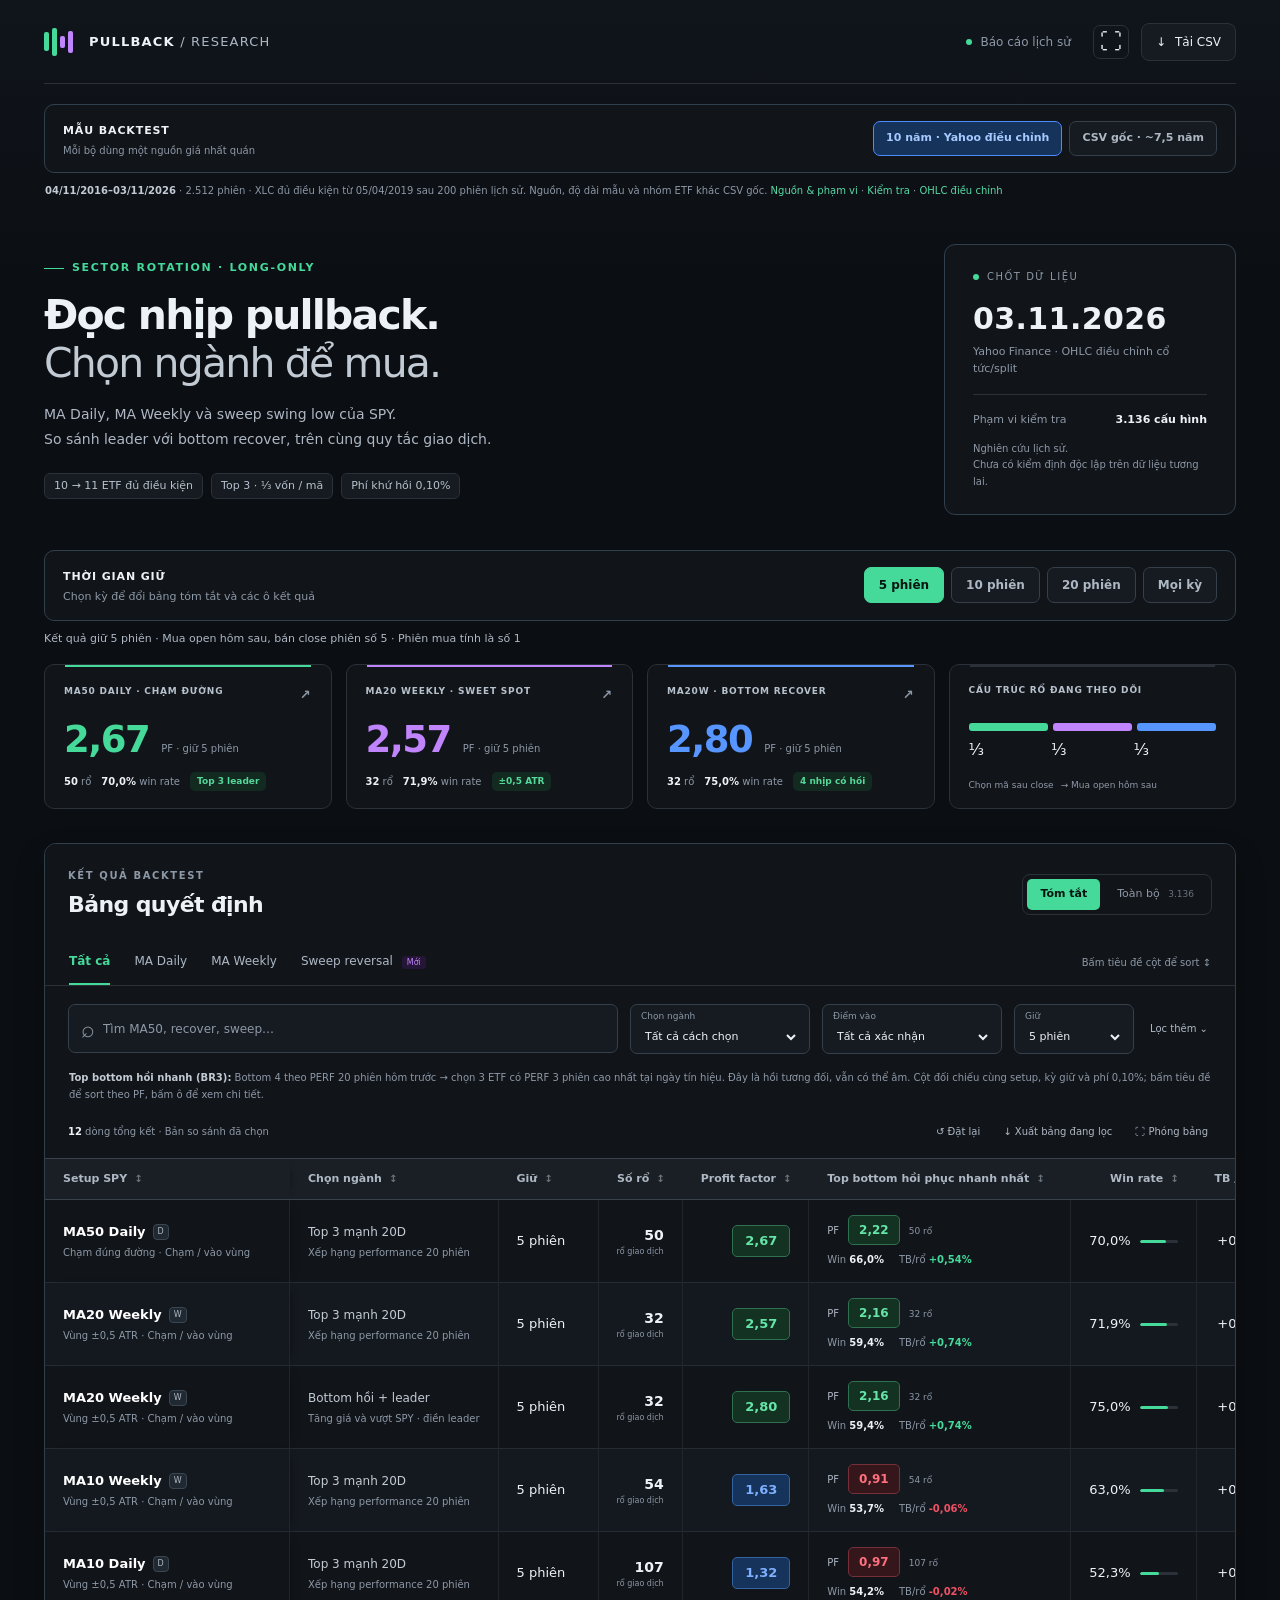
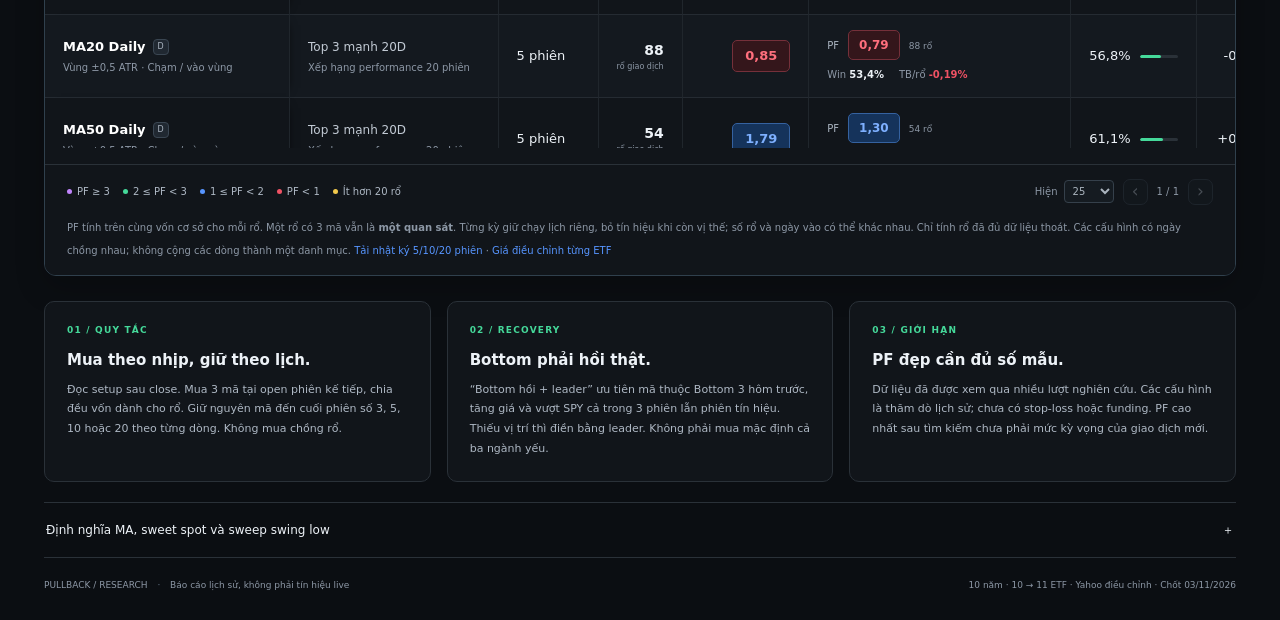
==== index.html @ 3c7e6d67 "Publish standalone sector pullback research report" ====
<!doctype html>
<html lang="vi">
<head>
  <meta charset="utf-8">
  <meta name="viewport" content="width=device-width, initial-scale=1">
  <meta name="theme-color" content="#10161d">
  <meta name="description" content="Báo cáo MA pullback và sweep reversal của SPY. Long-only, Top 3 ETF chia đều vốn; bảng kết quả có bộ lọc và sắp xếp.">
  <title>Pullback Research — Sector Rotation</title>
  <link rel="stylesheet" href="styles.css">
  <link rel="stylesheet" href="sector-theme.css?v=6">
  <script defer src="load-report.js?v=7"></script>
</head>
<body class="data-loading">
<div class="shell">
  <header class="topbar">
    <a class="brand" href="#" aria-label="Pullback Research, về đầu trang"><span class="brand-icon" aria-hidden="true"><i></i><i></i><i></i><i></i></span><span>PULLBACK<span class="brand-light"> / RESEARCH</span></span></a>
    <div class="top-actions"><span class="status-pill"><span class="status-dot"></span>Báo cáo lịch sử</span><button class="icon-button" id="fullscreen" aria-label="Xem toàn màn hình" title="Toàn màn hình">⛶</button><a class="button secondary" href="research-results.csv" download><span aria-hidden="true">↓</span> Tải CSV</a></div>
  </header>

  <main>
    <section class="sample-bar" aria-label="Chọn mẫu backtest"><div><b>MẪU BACKTEST</b><span>Mỗi bộ dùng một nguồn giá nhất quán</span></div><nav aria-label="Bộ dữ liệu"><a href="?sample=ten-year" data-sample="ten-year" class="active">10 năm · Yahoo điều chỉnh</a><a href="?sample=original" data-sample="original">CSV gốc · ~7,5 năm</a></nav></section>
    <p class="sample-note" id="sample-note" role="status">Đang tải bộ dữ liệu…</p>
    <section class="hero" aria-labelledby="report-title">
      <div><div class="eyebrow"><span class="tiny-rule"></span> SECTOR ROTATION · LONG-ONLY</div><h1 id="report-title">Đọc nhịp pullback.<br><span>Chọn ngành để mua.</span></h1><p class="hero-description">MA Daily, MA Weekly và sweep swing low của SPY.<br>So sánh leader với bottom recover, trên cùng quy tắc giao dịch.</p><div class="hero-tags"><span>11 ETF ngành</span><span>Top 3 · ⅓ vốn / mã</span><span>Phí khứ hồi 0,10%</span></div></div>
      <aside class="report-stamp"><div class="stamp-header"><span class="stamp-dot"></span> CHỐT DỮ LIỆU</div><strong>03.11.2026</strong><p id="source-label">Đang tải bộ dữ liệu…</p><div class="stamp-divider"></div><div class="stamp-foot"><span>Phạm vi kiểm tra</span><b>3.136 cấu hình</b></div><small>Nghiên cứu lịch sử.<br>Chưa có kiểm định độc lập trên dữ liệu tương lai.</small></aside>
    </section>

    <section class="holding-bar" aria-label="Thời gian giữ backtest"><div><b>THỜI GIAN GIỮ</b><span>Chọn kỳ để đổi bảng tóm tắt và các ô kết quả</span></div><div class="holding-buttons" role="group" aria-label="Chọn nhanh kỳ giữ"><button data-hold="5" class="active" aria-pressed="true">5 phiên</button><button data-hold="10" aria-pressed="false">10 phiên</button><button data-hold="20" aria-pressed="false">20 phiên</button><button data-hold="" aria-pressed="false">Mọi kỳ</button></div></section>
    <p class="holding-context" id="holding-context" role="status">Kết quả giữ 5 phiên · Mua open hôm sau, bán close phiên số 5</p>
    <section class="metrics-grid" aria-label="Các điểm chính của báo cáo">
      <button class="metric-card accent-mint" data-spot="daily"><span class="metric-label">MA50 DAILY · CHẠM ĐƯỜNG <span>↗</span></span><div class="metric-main"><strong>3,41</strong><span>Profit factor</span></div><div class="metric-bottom"><span><b>42</b> rổ</span><span><b>76,2%</b> win rate</span><span class="tag mint">Top 3 leader</span></div></button>
      <button class="metric-card accent-purple" data-spot="weekly"><span class="metric-label">MA20 WEEKLY · SWEET SPOT <span>↗</span></span><div class="metric-main"><strong>2,86</strong><span>Profit factor</span></div><div class="metric-bottom"><span><b>29</b> rổ</span><span><b>72,4%</b> win rate</span><span class="tag purple">±0,5 ATR</span></div></button>
      <button class="metric-card accent-blue" data-spot="recover"><span class="metric-label">MA20W · BOTTOM RECOVER <span>↗</span></span><div class="metric-main"><strong>3,31</strong><span>Profit factor</span></div><div class="metric-bottom"><span><b>4</b> nhịp có đổi mã</span><span class="tag blue">Cần kiểm định tiếp</span></div></button>
      <div class="metric-card allocation-card"><span class="metric-label">CẤU TRÚC RỔ ĐANG THEO DÕI</span><div class="allocation-bar"><span></span><span></span><span></span></div><div class="allocation-numbers"><b>⅓</b><b>⅓</b><b>⅓</b></div><div class="metric-bottom"><span>Chọn mã sau close</span><span>→ Mua open hôm sau</span></div></div>
    </section>

    <section class="workspace" aria-labelledby="table-title">
      <div class="workspace-heading"><div><div class="eyebrow small">KẾT QUẢ BACKTEST</div><h2 id="table-title">Bảng quyết định</h2></div><div class="view-switch" role="group" aria-label="Chế độ xem"><button class="active" id="summary-view" aria-pressed="true">Tóm tắt</button><button id="all-view" aria-pressed="false">Toàn bộ <span>3.136</span></button></div></div>
      <div class="scope-tabs" role="group" aria-label="Nhóm setup"><button class="active" data-scope="all">Tất cả</button><button data-scope="daily">MA Daily</button><button data-scope="weekly">MA Weekly</button><button data-scope="sweep">Sweep reversal <span class="small-badge">Mới</span></button><span class="scope-note">Bấm tiêu đề cột để sort ↕</span></div>
      <div class="filter-panel">
        <label class="search-field"><span aria-hidden="true">⌕</span><input type="search" id="search" placeholder="Tìm MA50, recover, sweep…" aria-label="Tìm setup hoặc cách chọn ngành"></label>
        <label class="filter"><span>Chọn ngành</span><select id="policy"><option value="">Tất cả cách chọn</option></select></label>
        <label class="filter"><span>Điểm vào</span><select id="confirmation"><option value="">Tất cả xác nhận</option></select></label>
        <label class="filter narrow"><span>Giữ</span><select id="hold"><option value="">Mọi thời gian</option><option value="3">3 phiên</option><option value="5" selected>5 phiên</option><option value="10">10 phiên</option><option value="20">20 phiên</option></select></label>
        <button class="text-button" id="more-filters" aria-expanded="false">Lọc thêm <span aria-hidden="true">⌄</span></button>
      </div>
      <div id="advanced-filters" class="advanced-filters" hidden>
        <label class="filter"><span>MA / setup cụ thể</span><select id="ma"><option value="">Tất cả MA & sweep</option></select></label>
        <label class="filter"><span>Vùng quanh MA</span><select id="width"><option value="">Tất cả độ rộng</option><option value="0">Chạm đúng đường</option><option value="0.25">±0,25 ATR</option><option value="0.5">±0,5 ATR</option><option value="0.75">±0,75 ATR</option></select></label>
        <label class="filter narrow"><span>Tối thiểu số rổ</span><input id="min-n" type="number" min="0" max="1000" value="0"></label>
        <label class="filter narrow"><span>PF tối thiểu</span><input id="min-pf" type="number" min="0" step="0.1" value="0"></label>
        <label class="checkbox-filter"><input type="checkbox" id="benchmark"> Hiện SPY đối chiếu</label>
      </div>
      <p class="bottom-note"><b>Top bottom hồi nhanh (BR3):</b> Bottom 4 theo PERF 20 phiên hôm trước → chọn 3 ETF có PERF 3 phiên cao nhất tại ngày tín hiệu. Đây là hồi tương đối, vẫn có thể âm. Cột đối chiếu cùng setup, kỳ giữ và phí 0,10%; bấm tiêu đề để sort theo PF, bấm ô để xem chi tiết.</p>
      <div class="results-toolbar"><p id="result-count" role="status" aria-live="polite"></p><div class="toolbar-buttons"><button class="text-button" id="reset">↺ Đặt lại</button><button class="text-button" id="export">↓ Xuất bảng đang lọc</button><button class="text-button" id="table-fullscreen" title="Mở riêng bảng toàn màn hình">⛶ Phóng bảng</button></div></div>
      <div class="table-scroll" id="table-scroll" tabindex="0" aria-label="Bảng kết quả, cuộn ngang để xem thêm chỉ số">
        <table id="research-table"><thead><tr id="table-head"></tr></thead><tbody id="table-body"></tbody></table>
        <div class="empty-state" id="empty" hidden><span>⌕</span><h3>Chưa có kết quả phù hợp</h3><p>Giảm số rổ tối thiểu hoặc xóa bớt bộ lọc.</p><button class="button secondary" id="empty-reset">Đặt lại bộ lọc</button></div>
      </div>
      <div class="horizontal-scroll" id="horizontal-scroll" tabindex="0" aria-label="Thanh cuộn ngang bảng"><div id="horizontal-width"></div></div>
      <div class="table-footer"><div class="legend"><span><i class="legend-dot purple-dot"></i>PF ≥ 3</span><span><i class="legend-dot green-dot"></i>2 ≤ PF &lt; 3</span><span><i class="legend-dot blue-dot"></i>1 ≤ PF &lt; 2</span><span><i class="legend-dot red-dot"></i>PF &lt; 1</span><span><i class="legend-dot amber-dot"></i>Ít hơn 20 rổ</span></div><div class="pagination"><label>Hiện <select id="page-size" aria-label="Số dòng mỗi trang"><option>25</option><option>50</option><option>100</option></select></label><button id="prev-page" class="icon-button" aria-label="Trang trước">‹</button><span id="page-info"></span><button id="next-page" class="icon-button" aria-label="Trang sau">›</button></div></div>
      <p class="table-caption">PF tính trên cùng vốn cơ sở cho mỗi rổ. Một rổ có 3 mã vẫn là <b>một quan sát</b>. Từng kỳ giữ chạy lịch riêng, bỏ tín hiệu khi còn vị thế; số rổ và ngày vào có thể khác nhau. Chỉ tính rổ đã đủ dữ liệu thoát. Các cấu hình có ngày chồng nhau; không cộng các dòng thành một danh mục. <a href="holding_comparison_baskets.csv" download>Tải nhật ký 5/10/20 phiên</a> · <a href="holding_comparison_legs.csv" download>Giá khớp từng ETF</a></p>
    </section>

    <section class="reading-grid" aria-label="Hướng dẫn đọc báo cáo">
      <article class="reading-card"><div class="reading-icon mint-text">01 / QUY TẮC</div><h3>Mua theo nhịp, giữ theo lịch.</h3><p>Đọc setup sau close. Mua 3 mã tại open phiên kế tiếp, chia đều vốn dành cho rổ. Giữ nguyên mã đến cuối phiên số 3, 5, 10 hoặc 20 theo từng dòng. Không mua chồng rổ.</p></article>
      <article class="reading-card"><div class="reading-icon purple-text">02 / RECOVERY</div><h3>Bottom phải hồi thật.</h3><p>“Bottom hồi + leader” ưu tiên mã thuộc Bottom 3 hôm trước, tăng giá và vượt SPY cả trong 3 phiên lẫn phiên tín hiệu. Thiếu vị trí thì điền bằng leader. Không phải mua mặc định cả ba ngành yếu.</p></article>
      <article class="reading-card"><div class="reading-icon amber-text">03 / GIỚI HẠN</div><h3>PF đẹp cần đủ số mẫu.</h3><p>Dữ liệu đã được xem qua nhiều lượt nghiên cứu. Các cấu hình là thăm dò lịch sử; chưa có stop-loss hoặc funding. PF cao nhất sau tìm kiếm chưa phải mức kỳ vọng của giao dịch mới.</p></article>
    </section>

    <details class="methodology"><summary>Định nghĩa MA, sweet spot và sweep swing low <span>＋</span></summary><div class="methodology-content"><p><b>MA:</b> SMA tính lại từ close. MA Daily lấy phiên trước; MA Weekly chỉ dùng tuần đã hoàn tất. Vùng sweet spot = MA ± độ rộng × ATR14 Wilder phiên trước.</p><p><b>Nhịp mới:</b> SPY từ trên quay xuống chạm đường hoặc đi vào vùng, sau 3 phiên chưa chạm. Gap xuyên cũng được tính. “Giữ MA” yêu cầu close ngày chạm ≥ tâm MA. “Lấy lại MA” chờ lần đầu close ≥ tâm MA trong ngày chạm hoặc tối đa 5 phiên sau.</p><p><b>Sweep:</b> swing low thấp hơn 2 nến trái và 2 nến phải, chỉ dùng sau xác nhận và không quá 40 phiên tuổi. SPY low xuyên đáy rồi close lấy lại đáy. Bản xác nhận đợi ngay phiên tiếp theo close vượt high nến sweep.</p><p><b>Chi phí & rủi ro:</b> 0,10% khứ hồi theo số vốn đầu tư, không nhân 3 vì có 3 mã. Chưa có thuế/funding hoặc hard stop. Drawdown trong bảng chi tiết chỉ tại thời điểm đóng rổ, không phải drawdown toàn bộ thời gian giữ. Price return dựa trên CSV cung cấp; chưa xác minh thiết lập điều chỉnh dividend/split.</p><a href="research-methodology.md" download>↓ Tải bản phương pháp và tổng kết</a></div></details>
    <footer class="page-footer"><span>PULLBACK / RESEARCH <i>·</i> Báo cáo lịch sử, không phải tín hiệu live</span><span>11 ngành <i>·</i> Long-only <i>·</i> Dữ liệu đến 03.11.2026</span></footer>
  </main>
</div>

<div id="drawer-backdrop" class="drawer-backdrop" hidden></div>
<aside id="detail-drawer" class="detail-drawer" role="dialog" aria-modal="true" aria-labelledby="detail-title" hidden><div class="drawer-top"><span class="eyebrow small">CHI TIẾT CẤU HÌNH</span><button id="close-drawer" class="icon-button" aria-label="Đóng chi tiết">×</button></div><div id="detail-content"></div></aside>
<div id="toast" class="toast" role="status" hidden></div>
</body>
</html>
---- styles.css ----
:root{color-scheme:dark;--bg:#161b22;--panel:#1d252f;--raised:#222d38;--border:#33404d;--text:#dce3eb;--muted:#9baaba;--mint:#90cbb3;--purple:#bba4dc;--blue:#95b6d9;--red:#d59d9f;--amber:#d3bc8d;--font:Inter,'Segoe UI',system-ui,-apple-system,sans-serif}
*{box-sizing:border-box}body{margin:0;background:var(--bg);color:var(--text);font-family:var(--font);font-size:14px;line-height:1.5}button,input,select{font:inherit}button,a,input,select{-webkit-tap-highlight-color:transparent}button{cursor:pointer}button:focus-visible,a:focus-visible,input:focus-visible,select:focus-visible,[tabindex]:focus-visible{outline:2px solid var(--purple);outline-offset:3px}button{color:inherit}a{color:var(--blue);text-decoration:none}button:disabled{opacity:.35;cursor:default}.shell{max-width:1680px;margin:auto;padding:0 44px}.topbar{height:84px;display:flex;align-items:center;justify-content:space-between;gap:16px;border-bottom:1px solid var(--border)}.brand{display:flex;gap:13px;align-items:center;color:var(--text);font-size:13px;letter-spacing:1.2px;font-weight:750}.brand-light{font-weight:450;color:var(--muted)}.brand-icon{width:32px;height:31px;display:flex;gap:3px;align-items:center}.brand-icon i{display:block;width:5px;border-radius:2px;background:var(--mint);height:19px}.brand-icon i:nth-child(2){height:28px}.brand-icon i:nth-child(3){height:12px;background:var(--purple)}.brand-icon i:nth-child(4){height:22px;background:var(--purple)}.top-actions{display:flex;gap:12px;align-items:center}.status-pill{font-size:12px;color:var(--muted);display:flex;gap:8px;align-items:center;margin-right:10px}.status-dot,.stamp-dot{width:6px;height:6px;border-radius:50%;background:var(--mint);display:inline-block}.button{border:1px solid var(--border);border-radius:8px;padding:9px 14px;font-size:12px;display:inline-flex;gap:9px;align-items:center;color:var(--text);background:var(--raised)}.button:hover{border-color:#647789}.icon-button{border:1px solid var(--border);background:transparent;border-radius:7px;min-width:34px;height:34px;font-size:22px;line-height:1;display:inline-flex;align-items:center;justify-content:center}.icon-button:hover{background:var(--raised)}.hero{display:flex;justify-content:space-between;gap:40px;padding:44px 0 35px;align-items:center}.eyebrow{letter-spacing:1.7px;font-size:11px;font-weight:650;color:var(--mint);display:flex;align-items:center;gap:8px}.tiny-rule{width:20px;height:1px;background:var(--mint)}.eyebrow.small{font-size:10px;letter-spacing:1.6px;color:var(--muted)}h1{font-size:clamp(30px,3.2vw,47px);line-height:1.17;letter-spacing:-1.8px;margin:16px 0 14px;font-weight:680}h1 span{color:var(--muted);font-weight:450}.hero-description{font-size:14px;line-height:1.8;color:var(--muted);margin:0 0 20px}.hero-tags{display:flex;gap:8px;flex-wrap:wrap}.hero-tags span{background:#202a34;border:1px solid #35414d;border-radius:6px;padding:4px 9px;font-size:11px;color:#b4c0ce}.report-stamp{padding:24px 28px;width:292px;flex-shrink:0;border:1px solid var(--border);border-radius:11px;background:#1b232c}.stamp-header{display:flex;align-items:center;gap:8px;font-size:10px;letter-spacing:1.5px;color:var(--muted)}.report-stamp strong{display:block;font-size:30px;font-weight:550;letter-spacing:.4px;margin:12px 0 3px}.report-stamp p{font-size:11px;color:var(--muted);margin:0}.stamp-divider{border-top:1px solid var(--border);margin:17px 0}.stamp-foot{display:flex;justify-content:space-between;font-size:11px;gap:15px}.stamp-foot span{color:var(--muted)}.stamp-foot b{font-weight:550}.report-stamp small{display:block;color:#92a1b0;font-size:10px;line-height:1.65;margin-top:12px}.metrics-grid{display:grid;grid-template-columns:repeat(4,minmax(0,1fr));gap:14px;margin-bottom:34px}.metric-card{border:1px solid var(--border);border-radius:10px;background:var(--panel);padding:19px 19px 16px;text-align:left;min-width:0;position:relative;overflow:hidden}.metric-card:before{content:'';position:absolute;top:0;left:20px;right:20px;height:2px;background:var(--border)}button.metric-card:hover{background:#242e3a;transform:translateY(-1px)}.accent-mint:before{background:#719c89}.accent-purple:before{background:#947fae}.accent-blue:before{background:#708fae}.metric-label{font-size:9px;letter-spacing:.8px;color:#adbac8;font-weight:600;display:flex;justify-content:space-between;gap:6px}.metric-label>span{font-size:13px;color:var(--muted)}.metric-main{display:flex;align-items:baseline;gap:12px;margin:16px 0 14px}.metric-main strong{font-size:37px;letter-spacing:-1.5px;line-height:1;font-weight:580;font-variant-numeric:tabular-nums}.accent-mint .metric-main strong{color:var(--mint)}.accent-purple .metric-main strong{color:var(--purple)}.accent-blue .metric-main strong{color:var(--blue)}.metric-main>span{color:var(--muted);font-size:10px}.metric-bottom{display:flex;align-items:center;gap:10px;flex-wrap:wrap;font-size:10px;color:var(--muted)}.metric-bottom b{color:#ced8e2;font-weight:550}.tag{display:inline-flex;align-items:center;gap:5px;border-radius:5px;padding:3px 7px;font-size:9px;font-weight:550;white-space:nowrap}.mint{color:#a0d3bc;background:#283d35}.purple{color:#c8b7e1;background:#373044}.blue{color:#acc4df;background:#2d3b4b}.gray{color:#adbac7;background:#313b45}.amber{color:#ddc79d;background:#3a352b}.red{color:#dda9ab;background:#3e2f35}.allocation-bar{display:flex;gap:5px;margin-top:25px}.allocation-bar span{height:8px;flex:1;border-radius:3px;background:#709783}.allocation-bar span:nth-child(2){background:#8d7da4}.allocation-bar span:nth-child(3){background:#7490ac}.allocation-numbers{display:flex;margin:7px 0 17px}.allocation-numbers b{flex:1;font-weight:500;color:#b8c5d3;font-size:16px}.allocation-card .metric-bottom{font-size:9px;gap:7px}.workspace{border:1px solid var(--border);border-radius:12px;background:var(--panel);overflow:hidden}.workspace-heading{padding:24px 23px 19px;display:flex;align-items:center;justify-content:space-between;gap:20px}h2{font-size:22px;letter-spacing:-.6px;font-weight:600;margin:5px 0 0}.view-switch{display:flex;background:#151e27;border:1px solid var(--border);padding:4px;border-radius:8px;gap:4px}.view-switch button{border:0;background:transparent;color:var(--muted);padding:7px 13px;border-radius:5px;font-size:11px;white-space:nowrap}.view-switch button.active{background:#344251;color:#e0e7ee}.view-switch span{font-size:9px;margin-left:5px;opacity:.7}.scope-tabs{display:flex;gap:24px;align-items:center;padding:0 24px;border-bottom:1px solid var(--border);overflow-x:auto}.scope-tabs button{border:0;border-bottom:2px solid transparent;background:transparent;padding:12px 0 13px;color:var(--muted);white-space:nowrap;font-size:12px}.scope-tabs button.active{color:var(--mint);border-bottom-color:var(--mint)}.small-badge{font-size:8px;padding:2px 5px;border-radius:3px;background:#35404c;color:#b7c5d3;margin-left:5px}.scope-note{margin-left:auto;color:#8495a5;font-size:10px;white-space:nowrap}.filter-panel{display:flex;gap:12px;padding:18px 23px 12px;align-items:center;flex-wrap:wrap}.search-field{display:flex;align-items:center;border:1px solid var(--border);border-radius:7px;background:#19222b;flex:1;min-width:190px;min-height:49px;padding:0 12px;gap:8px}.search-field>span{font-size:23px;color:var(--muted)}.search-field input{border:0;background:transparent;color:var(--text);width:100%;padding:11px 0;outline:none;font-size:12px}.search-field:focus-within{border-color:#8baab5}.search-field input::placeholder{color:#8799aa}.filter{display:flex;flex-direction:column;border:1px solid var(--border);border-radius:7px;background:#19222b;padding:5px 10px;min-width:150px;flex:0 1 180px}.filter>span{font-size:9px;color:#8e9fb0;margin-bottom:2px}.filter select,.filter input{border:0;background:transparent;color:#cbd6e1;width:100%;font-size:11px;padding:1px 0 2px;min-height:22px;outline:none}.filter select option{background:#222e3a;color:var(--text)}.filter:focus-within{border-color:#8baab5}.filter.narrow{min-width:110px;flex-basis:120px}.text-button{border:0;background:transparent;padding:7px 4px;font-size:10px;color:var(--muted);white-space:nowrap}.text-button:hover{color:var(--text)}.advanced-filters{display:flex;gap:12px;align-items:center;flex-wrap:wrap;padding:0 23px 14px}.advanced-filters[hidden]{display:none}.checkbox-filter{font-size:11px;color:var(--muted);display:flex;align-items:center;gap:7px}.checkbox-filter input{accent-color:var(--mint)}.results-toolbar{padding:0 23px 12px;display:flex;align-items:center;justify-content:space-between;gap:10px}.results-toolbar p{font-size:10px;color:var(--muted);margin:0}.results-toolbar p b{color:#d5dee7;font-weight:550}.toolbar-buttons{display:flex;gap:15px}.table-scroll{overflow:auto;max-height:590px;min-height:160px;scrollbar-color:#596c7c #1c2731;scrollbar-width:thin;border-top:1px solid var(--border)}table{border-collapse:separate;border-spacing:0;min-width:1630px;width:100%;font-variant-numeric:tabular-nums}th,td{border-bottom:1px solid #303c48;padding:15px 18px;text-align:right;white-space:nowrap}th{position:sticky;top:0;background:#26323e;z-index:4;color:#aebdcb;padding:12px 18px;font-size:10px;font-weight:500;text-align:right}th button{border:0;padding:0;background:none;color:inherit;display:inline-flex;align-items:center;gap:7px;font-size:inherit;font-weight:inherit}th button:hover{color:#fff}.sort-icon{font-size:10px;opacity:.55}th[aria-sort=descending] .sort-icon,th[aria-sort=ascending] .sort-icon{color:var(--mint);opacity:1}th:first-child,td:first-child{position:sticky;left:0;text-align:left;width:245px;min-width:245px;box-shadow:6px 0 10px -10px #000}th:first-child{z-index:6;background:#26323e}td:first-child{background:#1d252f;z-index:2}td:nth-child(2),th:nth-child(2){text-align:left;min-width:195px}td:nth-child(3),th:nth-child(3){text-align:left;min-width:100px}td{font-size:12px;color:#c7d3df;vertical-align:middle}tbody tr{cursor:pointer;transition:background .15s}tbody tr:hover{background:#273440}tbody tr:hover td:first-child{background:#273440}tbody tr:last-child td{border-bottom:0}.setup-primary{font-weight:650;font-size:12px;color:#dbe4ed;display:flex;align-items:center;gap:7px}.setup-secondary{font-size:9px;color:#95a6b6;margin-top:4px;white-space:normal;line-height:1.5;max-width:230px}.mini-tag{font-size:8px;background:#313d49;color:#bac7d5;border:1px solid #3f4c5a;border-radius:4px;padding:1px 4px;font-weight:500}.policy-name{font-size:11px;color:#c9d5e1}.policy-description{font-size:9px;color:#91a2b2;margin-top:4px}.sample-count{font-weight:600;color:#dbe4ed}.sample-warning{display:block;font-size:8px;color:#b4a692}.sample-ok{display:block;font-size:8px;color:#7d90a1}.pf-pill{padding:5px 10px;border-radius:5px;min-width:51px;display:inline-block;font-size:12px;font-weight:650;text-align:center}.pf-purple{background:#3b324c;color:#d5c0ee}.pf-green{background:#2b4037;color:#add9c0}.pf-neutral{background:#2c3947;color:#b2c9e0}.pf-red{background:#412f37;color:#dea7ac}.pf-low-sample{background:#303944;color:#a9b6c3}.pos{color:#9bc9b2}.neg{color:#d49fa3}.neutral-text{color:#98a9ba}.wr-wrap{display:flex;align-items:center;justify-content:flex-end;gap:9px}.wr-track{height:3px;width:38px;background:#394652;border-radius:4px;overflow:hidden}.wr-fill{height:100%;background:#86ad9a;border-radius:4px}.cell-sub{font-size:8px;color:#8698a9;margin-top:3px}.detail-link{font-size:17px;color:#95a9ba;background:transparent;border:0;padding:4px 8px}.horizontal-scroll{overflow-x:auto;overflow-y:hidden;height:14px;background:#19232d;scrollbar-color:#647888 #1e2a34}.horizontal-scroll>div{height:1px}.table-footer{display:flex;justify-content:space-between;align-items:center;gap:15px;padding:14px 22px;flex-wrap:wrap;border-top:1px solid var(--border)}.legend{display:flex;gap:13px;flex-wrap:wrap;font-size:9px;color:var(--muted)}.legend>span{display:flex;align-items:center;gap:5px}.legend-dot{height:5px;width:5px;border-radius:50%;display:inline-block}.purple-dot{background:#b49bd0}.green-dot{background:#8cbaa3}.red-dot{background:#ca9197}.gray-dot{background:#8b98a5}.pagination{display:flex;align-items:center;gap:9px;font-size:10px;color:var(--muted)}.pagination label{display:flex;align-items:center;gap:6px}.pagination select{background:#283542;border:1px solid var(--border);color:var(--text);border-radius:4px;padding:4px;font-size:10px}.pagination .icon-button{min-width:25px;height:26px;font-size:17px}.table-caption{padding:0 22px 15px;margin:0;color:#8497a9;font-size:10px;line-height:1.8}.reading-grid{display:grid;grid-template-columns:repeat(3,minmax(0,1fr));gap:16px;margin:25px 0 20px}.reading-card{border:1px solid var(--border);border-radius:10px;padding:22px;background:#1a232c}.reading-icon{font-size:9px;font-weight:650;letter-spacing:1.2px}.reading-card h3{font-size:15px;font-weight:550;margin:12px 0 8px}.reading-card p{color:var(--muted);font-size:11px;line-height:1.8;margin:0}.mint-text{color:var(--mint)}.purple-text{color:var(--purple)}.amber-text{color:var(--amber)}.methodology{border-top:1px solid var(--border);border-bottom:1px solid var(--border);margin-top:18px}.methodology summary{padding:18px 2px;cursor:pointer;font-size:12px;color:#b6c4d1;list-style:none;display:flex;justify-content:space-between}.methodology summary::-webkit-details-marker{display:none}.methodology-content{padding:0 0 20px;display:grid;grid-template-columns:1fr 1fr;gap:15px 28px}.methodology-content p{font-size:11px;color:var(--muted);line-height:1.8;margin:0}.methodology-content b{color:#c5d3df}.methodology-content a{font-size:11px}.page-footer{display:flex;justify-content:space-between;gap:16px;padding:21px 0 28px;font-size:9px;color:#7e91a3}.page-footer i{font-style:normal;padding:0 7px;color:#657788}.empty-state{padding:50px 20px;text-align:center}.empty-state>span{font-size:36px;color:var(--muted)}.empty-state h3{font-size:17px;font-weight:500}.empty-state p{color:var(--muted);font-size:12px}.empty-state[hidden]{display:none}.drawer-backdrop{position:fixed;inset:0;background:#070e14a8;z-index:30;backdrop-filter:blur(3px)}.detail-drawer{position:fixed;right:0;top:0;bottom:0;width:470px;max-width:100%;background:#1c2630;border-left:1px solid #465462;z-index:31;padding:24px;overflow:auto;box-shadow:-20px 0 80px #0004}.drawer-backdrop[hidden],.detail-drawer[hidden]{display:none}.drawer-top{display:flex;justify-content:space-between;align-items:center;margin-bottom:25px}.detail-drawer h2{font-size:27px;margin:7px 0 12px}.detail-sub{font-size:12px;color:var(--muted);line-height:1.7}.detail-badges{display:flex;gap:7px;flex-wrap:wrap;margin:16px 0 24px}.detail-stats{display:grid;grid-template-columns:1fr 1fr;gap:10px;margin:20px 0}.detail-stat{border:1px solid var(--border);padding:14px;border-radius:8px}.detail-stat small{color:var(--muted);font-size:10px}.detail-stat b{display:block;font-size:24px;font-weight:550;margin-top:4px}.detail-block{border-top:1px solid var(--border);padding-top:18px;margin-top:20px}.detail-block h3{font-size:12px;font-weight:650;margin:0 0 10px;color:#cdd8e3}.detail-block p,.detail-block li{font-size:12px;color:#a6b6c6;line-height:1.8}.detail-block ol{padding-left:18px}.period-table{min-width:0;margin-top:8px}.period-table td,.period-table th{position:static!important;min-width:0!important;width:auto!important;background:none!important;box-shadow:none!important;padding:9px 5px;font-size:10px}.period-table tr{cursor:default}.detail-note{padding:12px 14px;border:1px solid #514b3c;background:#322f27;border-radius:7px;font-size:11px;color:#c9b990;line-height:1.7}.toast{position:fixed;bottom:25px;left:50%;transform:translateX(-50%);padding:12px 20px;background:#3c4c59;border:1px solid #687d8e;box-shadow:0 10px 40px #0004;color:#e0e8ef;z-index:50;border-radius:8px;font-size:12px}.toast[hidden]{display:none}.workspace:fullscreen{background:var(--panel);overflow:auto;border-radius:0;padding:5px 0}.workspace:fullscreen .table-scroll{max-height:calc(100vh - 290px)}.workspace:fullscreen .reading-grid{display:none}body.drawer-open{overflow:hidden}
@media(min-width:1500px){.metric-label{font-size:10px}.metric-bottom{font-size:11px}.metric-card{padding:22px}.filter-panel{flex-wrap:nowrap}}
@media(max-width:1150px){.shell{padding:0 25px}.metrics-grid{grid-template-columns:repeat(2,minmax(0,1fr))}.hero{gap:25px}.scope-note{display:none}.filter-panel .search-field{flex-basis:250px}.filter{flex:1}.reading-grid{gap:12px}.reading-card{padding:18px}}
@media(max-width:700px){.shell{padding:0 15px}.topbar{height:68px}.brand{font-size:10px;gap:7px;letter-spacing:.7px}.brand-icon{width:23px;gap:2px}.brand-icon i{width:4px}.top-actions{gap:7px}.status-pill{display:none}.top-actions .button{padding:7px 9px;font-size:10px}.hero{padding:29px 0 25px;display:block}.hero h1{font-size:35px;letter-spacing:-1.2px}.hero-description{font-size:12px}.report-stamp{width:100%;padding:14px 16px;margin-top:22px;display:grid;grid-template-columns:1fr auto;gap:2px 15px;align-items:center}.stamp-header{font-size:8px}.report-stamp strong{font-size:21px;margin:0;grid-column:2;grid-row:1/3}.report-stamp p{font-size:9px}.stamp-divider,.stamp-foot,.report-stamp small{display:none}.metrics-grid{gap:9px;margin-bottom:23px}.metric-card{padding:15px 12px 13px}.metric-card:before{left:12px;right:12px}.metric-label{font-size:8px;letter-spacing:.2px;min-height:26px}.metric-main{margin:12px 0 10px;gap:6px;flex-wrap:wrap}.metric-main strong{font-size:31px}.metric-main>span{font-size:8px}.metric-bottom{font-size:9px;gap:7px}.metric-bottom .tag{font-size:8px}.allocation-bar{margin-top:16px}.allocation-numbers{margin-bottom:14px}.allocation-card .metric-bottom{font-size:8px}.workspace-heading{padding:19px 14px 15px;align-items:flex-end;gap:10px}h2{font-size:19px}.eyebrow.small{font-size:8px}.view-switch button{font-size:10px;padding:6px 8px}.view-switch span{display:none}.scope-tabs{padding:0 14px;gap:20px}.scope-tabs button{font-size:11px}.filter-panel{padding:14px 14px 9px;gap:8px}.search-field{min-width:100%;min-height:42px}.filter{min-width:0;flex-basis:40%;padding:4px 8px}.filter.narrow{flex-basis:30%;min-width:80px}.filter-panel>.text-button{margin-left:auto}.advanced-filters{padding:0 14px 12px;gap:8px}.advanced-filters .filter{flex-basis:43%}.advanced-filters .narrow{flex-basis:30%}.results-toolbar{padding:0 14px 10px;flex-wrap:wrap;gap:2px}.toolbar-buttons{gap:14px;width:100%;justify-content:flex-end}.toolbar-buttons .text-button{font-size:9px}.table-scroll{max-height:510px}td:first-child,th:first-child{min-width:185px;width:185px}.setup-primary{font-size:11px}.setup-secondary{max-width:170px}th,td{padding:13px 14px}.table-footer{padding:12px 14px;gap:14px}.legend{font-size:8px;gap:10px}.pagination{margin-left:auto}.table-caption{padding:0 14px 12px;font-size:9px}.reading-grid{grid-template-columns:1fr;gap:10px;margin-top:20px}.reading-card{padding:18px}.reading-card h3{margin:8px 0 5px}.methodology-content{grid-template-columns:1fr;gap:12px}.methodology summary{font-size:11px;gap:20px}.page-footer{flex-direction:column;gap:6px;font-size:8px}.detail-drawer{padding:20px;width:100%}.detail-drawer h2{font-size:25px}}
@media(prefers-reduced-motion:reduce){*{transition:none!important;scroll-behavior:auto!important}}@media print{.top-actions,.filter-panel,.advanced-filters,.toolbar-buttons,.scope-tabs,.pagination,.view-switch{display:none}.shell{max-width:none;padding:10px}.table-scroll{max-height:none;overflow:visible}.table-scroll table{min-width:0}body{background:#fff;color:#111}.workspace,.metric-card,.report-stamp,.reading-card{background:#fff;color:#111}.reading-grid{display:none}}
---- sector-theme.css ----
/* Palette from US Sector Rotation Live (app/globals.css); layout stays local. */
:root{color-scheme:dark;--bg:#0b0e12;--panel:#11151a;--raised:#161b21;--border:#2a3138;--text:#edf2f7;--muted:#8d98a6;--mint:#45d99a;--purple:#c084fc;--blue:#5795ff;--red:#f05264;--amber:#f2c94c}
html{background:#0b0e12}body{background:linear-gradient(180deg,#10151c 0,#0b0e12 300px);color:#edf2f7;min-height:100vh}.topbar{border-bottom-color:#2a3138}.brand-light{color:#aeb8c4}.hero h1 span{color:#c2cad4}.hero-description{color:#aeb8c4}.hero-tags span{background:#161b21;border-color:#2a3138;color:#b7c1cc}.report-stamp{background:#11151a;border-color:#30404d}.report-stamp p,.report-stamp small,.stamp-header,.stamp-foot span{color:#8d98a6}.stamp-divider{border-top-color:#2a3138}
.metric-card,.accent-mint,.accent-purple,.accent-blue{background:#11151a;border-color:#2a3138}.metric-label{color:#b7c1cc}.metric-main>span,.metric-bottom{color:#8d98a6}.metric-bottom b{color:#edf2f7}.accent-mint:before{background:#45d99a}.accent-purple:before{background:#c084fc}.accent-blue:before{background:#5795ff}button.metric-card:hover{background:#151b22;border-color:#4b5968}.allocation-bar span{background:#45d99a}.allocation-bar span:nth-child(2){background:#c084fc}.allocation-bar span:nth-child(3){background:#5795ff}.allocation-numbers b{color:#edf2f7}.tag{background:#161b21;color:#aeb8c4}.tag.mint{background:#132a20;color:#55d89a}.tag.purple{background:#251637;color:#c084fc}
.workspace{background:#11151a;border-color:#30404d;box-shadow:0 12px 30px #0003}.workspace-heading{background:#11151a}.view-switch{background:#11151a;border-color:#2a3138}.view-switch button{color:#8d98a6}.view-switch button.active{background:#45d99a;color:#05150f;font-weight:750}.scope-tabs{background:#11151a;border-bottom-color:#2a3138}.scope-tabs button{color:#aeb8c4}.scope-tabs button.active{color:#45d99a;border-bottom-color:#45d99a;font-weight:750}.scope-note{color:#8d98a6}.small-badge{background:#251637;color:#c084fc}
.search-field,.filter{background:#161b21;border-color:#35404b}.search-field input,.filter select,.filter input{color:#edf2f7}.search-field input::placeholder{color:#8d98a6}.filter>span{color:#8d98a6}.text-button,.checkbox-filter{color:#aeb8c4}.text-button:hover{color:#edf2f7}.results-toolbar p{color:#8d98a6}.results-toolbar p b{color:#edf2f7}
.table-scroll{border-top-color:#3a424b;scrollbar-color:#3a4652 #11151a}.table-scroll th,.table-scroll th:first-child{background:#1a1f25;color:#aeb8c4;border-bottom:1px solid #3a424b}.table-scroll th button{font-size:11px;font-weight:800;color:inherit}.table-scroll th[aria-sort=ascending],.table-scroll th[aria-sort=descending]{color:#fff;background:#202831}.table-scroll td{color:#edf2f7;border-bottom-color:#252b32;border-right:1px solid #20262c;font-size:13px}.table-scroll tbody tr:nth-child(odd),.table-scroll tbody tr:nth-child(odd) td:first-child{background:#11151a}.table-scroll tbody tr:nth-child(even),.table-scroll tbody tr:nth-child(even) td:first-child{background:#14191f}.table-scroll tbody tr:hover,.table-scroll tbody tr:hover td:first-child{background:#1b232d}.setup-primary{color:#fff;font-size:13px;font-weight:750}.setup-secondary,.policy-description{color:#8d98a6;font-size:10px}.policy-name{color:#c2cad4;font-size:12px}.mini-tag{background:#202831;border-color:#3a4652;color:#aeb8c4}.sample-count{color:#edf2f7;font-size:14px}.sample-warning{color:#f2c94c;font-size:9px;font-weight:700}.sample-ok,.cell-sub,.neutral-text{color:#8d98a6}.detail-link{color:#58d9a4}
.pf-pill{font-size:13px;font-weight:800;min-width:58px;border:1px solid transparent;box-shadow:none}.pf-purple{background:#251637;color:#c084fc;border-color:#66378a}.pf-green{background:#133222;color:#65e6a8;border-color:#2e704f}.pf-neutral{background:#15335b;color:#7eb0ff;border-color:#3562a0}.pf-red{background:#34161b;color:#ff6f7d;border-color:#75303a}.pf-low-sample{background:#312b14;color:#f0d065;border-color:#6f642e}.pf-unavailable{background:#20262c;color:#8d98a6;border-color:#35404b}.pos{color:#45d99a}.neg{color:#f05264}.wr-track{background:#2a3138}.wr-fill{background:#45d99a}
.horizontal-scroll{background:#11151a;scrollbar-color:#4b5968 #11151a;height:16px}.table-footer,.table-caption{background:#11151a;border-color:#2a3138;color:#8d98a6}.legend{color:#aeb8c4;font-size:10px}.purple-dot{background:#c084fc}.green-dot{background:#45d99a}.blue-dot{background:#5795ff}.red-dot{background:#f05264}.amber-dot{background:#f2c94c}.pagination button,.pagination select{background:#151b21;color:#aab4be;border-color:#35404b}.reading-card{background:#11151a;border-color:#2a3138}.reading-card p,.methodology-content p{color:#aeb8c4}.reading-card h3,.methodology summary,.methodology-content b{color:#edf2f7}.reading-icon{color:#45d99a}.page-footer{color:#8d98a6}
.detail-drawer{background:#11151a;border-left-color:#3a4652}.detail-stat{background:#161b21;border-color:#2a3138}.detail-stat small{color:#8d98a6}.detail-stat b,.detail-block h3{color:#edf2f7}.detail-block{border-top-color:#2a3138}.detail-block p,.detail-block li,.detail-sub{color:#b7c1cc}.detail-note{background:#312b14;border-color:#6f642e;color:#f0d065}.period-table td,.period-table th{color:#c2cad4}.toast{background:#202831;border-color:#4b5968;color:#edf2f7}
@media(max-width:700px){.table-scroll td{font-size:12px}.setup-primary{font-size:12px}.setup-secondary,.policy-description{font-size:10px}.legend{font-size:9px}}
.holding-bar{display:flex;justify-content:space-between;align-items:center;gap:18px;padding:14px 18px;border:1px solid #30404d;border-radius:10px;background:#11151a}.holding-bar b{font-size:11px;letter-spacing:.08em}.holding-bar>div>span{display:block;color:#8d98a6;font-size:11px;margin-top:3px}.holding-buttons{display:flex;gap:7px;flex-wrap:wrap}.holding-buttons button{padding:8px 14px;border:1px solid #35404b;border-radius:7px;background:#161b21;color:#aeb8c4;font-size:12px;font-weight:750}.holding-buttons button.active{background:#45d99a;color:#05150f;border-color:#45d99a}.holding-context{color:#aeb8c4;font-size:11px;margin:10px 0 17px}.holding-comparison-scroll{overflow-x:auto}.holding-comparison{width:100%;font-variant-numeric:tabular-nums}.holding-comparison td,.holding-comparison th{white-space:nowrap}.holding-comparison tr.current-holding td{color:#edf2f7;background:#202831!important;font-weight:750}.holding-comparison tr.current-holding td:first-child{color:#45d99a}.table-caption a{display:inline-block;margin-top:5px}.metric-bottom{flex-wrap:wrap}
@media(max-width:700px){.holding-bar{align-items:flex-start;flex-direction:column;gap:12px;padding:14px}.holding-buttons{width:100%;gap:5px}.holding-buttons button{flex:1;padding:8px;font-size:11px;white-space:nowrap}.holding-bar>div>span,.holding-context{font-size:10px}.holding-comparison{min-width:380px}}
.bottom-note{margin:0;padding:3px 24px 14px;font-size:10px;line-height:1.7;color:#8d98a6}.bottom-note b{color:#c2cad4}.table-scroll th[data-column=bottom]{min-width:262px;text-align:left}.table-scroll th[data-column=bottom] button{text-align:left;white-space:normal;max-width:235px}.table-scroll td.bottom-cell{text-align:left;min-width:262px}.bottom-result{display:flex;flex-direction:column;gap:7px;padding:0;border:0;background:transparent;color:#edf2f7;text-align:left;cursor:pointer}.bottom-main{display:flex;align-items:center;gap:9px}.bottom-label{font-size:10px;color:#aeb8c4}.bottom-main .cell-sub,.bottom-main .sample-warning{font-size:9px}.bottom-result .pf-pill{font-size:12px;min-width:51px}.bottom-metrics{display:flex;align-items:center;gap:15px;font-size:10px;color:#8d98a6}.bottom-metrics b{font-weight:700;color:#edf2f7}.bottom-metrics b.pos{color:#45d99a}.bottom-metrics b.neg{color:#f05264}.bottom-result:hover .pf-pill{border-color:#aeb8c4}.bottom-result:focus-visible{outline:2px solid #45d99a;outline-offset:5px;border-radius:3px}
@media(max-width:700px){.bottom-note{padding:3px 14px 12px;font-size:9px}.table-scroll th[data-column=bottom],.table-scroll td.bottom-cell{min-width:245px}.bottom-metrics{gap:12px}}
.sample-bar{display:flex;align-items:center;justify-content:space-between;gap:20px;padding:14px 18px;margin-top:20px;border:1px solid #30404d;border-radius:10px;background:#11151a}.sample-bar b{font-size:11px;letter-spacing:.08em}.sample-bar>div>span{display:block;font-size:10px;color:#8d98a6;margin-top:3px}.sample-bar nav{display:flex;gap:7px;flex-wrap:wrap}.sample-bar a{display:inline-flex;align-items:center;border:1px solid #35404b;background:#161b21;color:#aeb8c4;padding:8px 12px;border-radius:7px;font-size:11px;font-weight:750}.sample-bar a.active{background:#15335b;border-color:#4b8cff;color:#a6caff}.sample-note{font-size:10px;line-height:1.8;color:#8d98a6;margin:9px 1px 0}.sample-note b{color:#c2cad4}.sample-note a{color:#58d9a4;white-space:nowrap}.data-loading .metric-main,.data-loading .metric-bottom{visibility:hidden}.data-loading .metric-card{pointer-events:none}.year-counts{font-size:11px;color:#aeb8c4}.year-counts summary{cursor:pointer}.year-counts>div{display:grid;grid-template-columns:repeat(4,1fr);gap:5px;margin-top:10px}.year-counts span{display:flex;justify-content:space-between;gap:8px;background:#161b21;border:1px solid #2a3138;border-radius:5px;padding:6px 8px}.year-counts b{color:#edf2f7}
@media(max-width:700px){.sample-bar{align-items:flex-start;flex-direction:column;gap:10px;padding:12px;margin-top:15px}.sample-bar nav{width:100%}.sample-bar a{flex:1;justify-content:center;font-size:10px;padding:8px}.sample-note{font-size:9px}.year-counts>div{grid-template-columns:repeat(3,1fr)}}
@media print{body{background:#fff!important;color:#111!important}.holding-bar,.sample-bar{display:none}.metric-card,.workspace-heading,.scope-tabs,.table-scroll tbody tr,.table-scroll tbody tr td:first-child,.report-stamp,.reading-card,.workspace{background:#fff!important;color:#111!important}.table-scroll th,.table-scroll th:first-child{background:#eee!important;color:#111!important}}
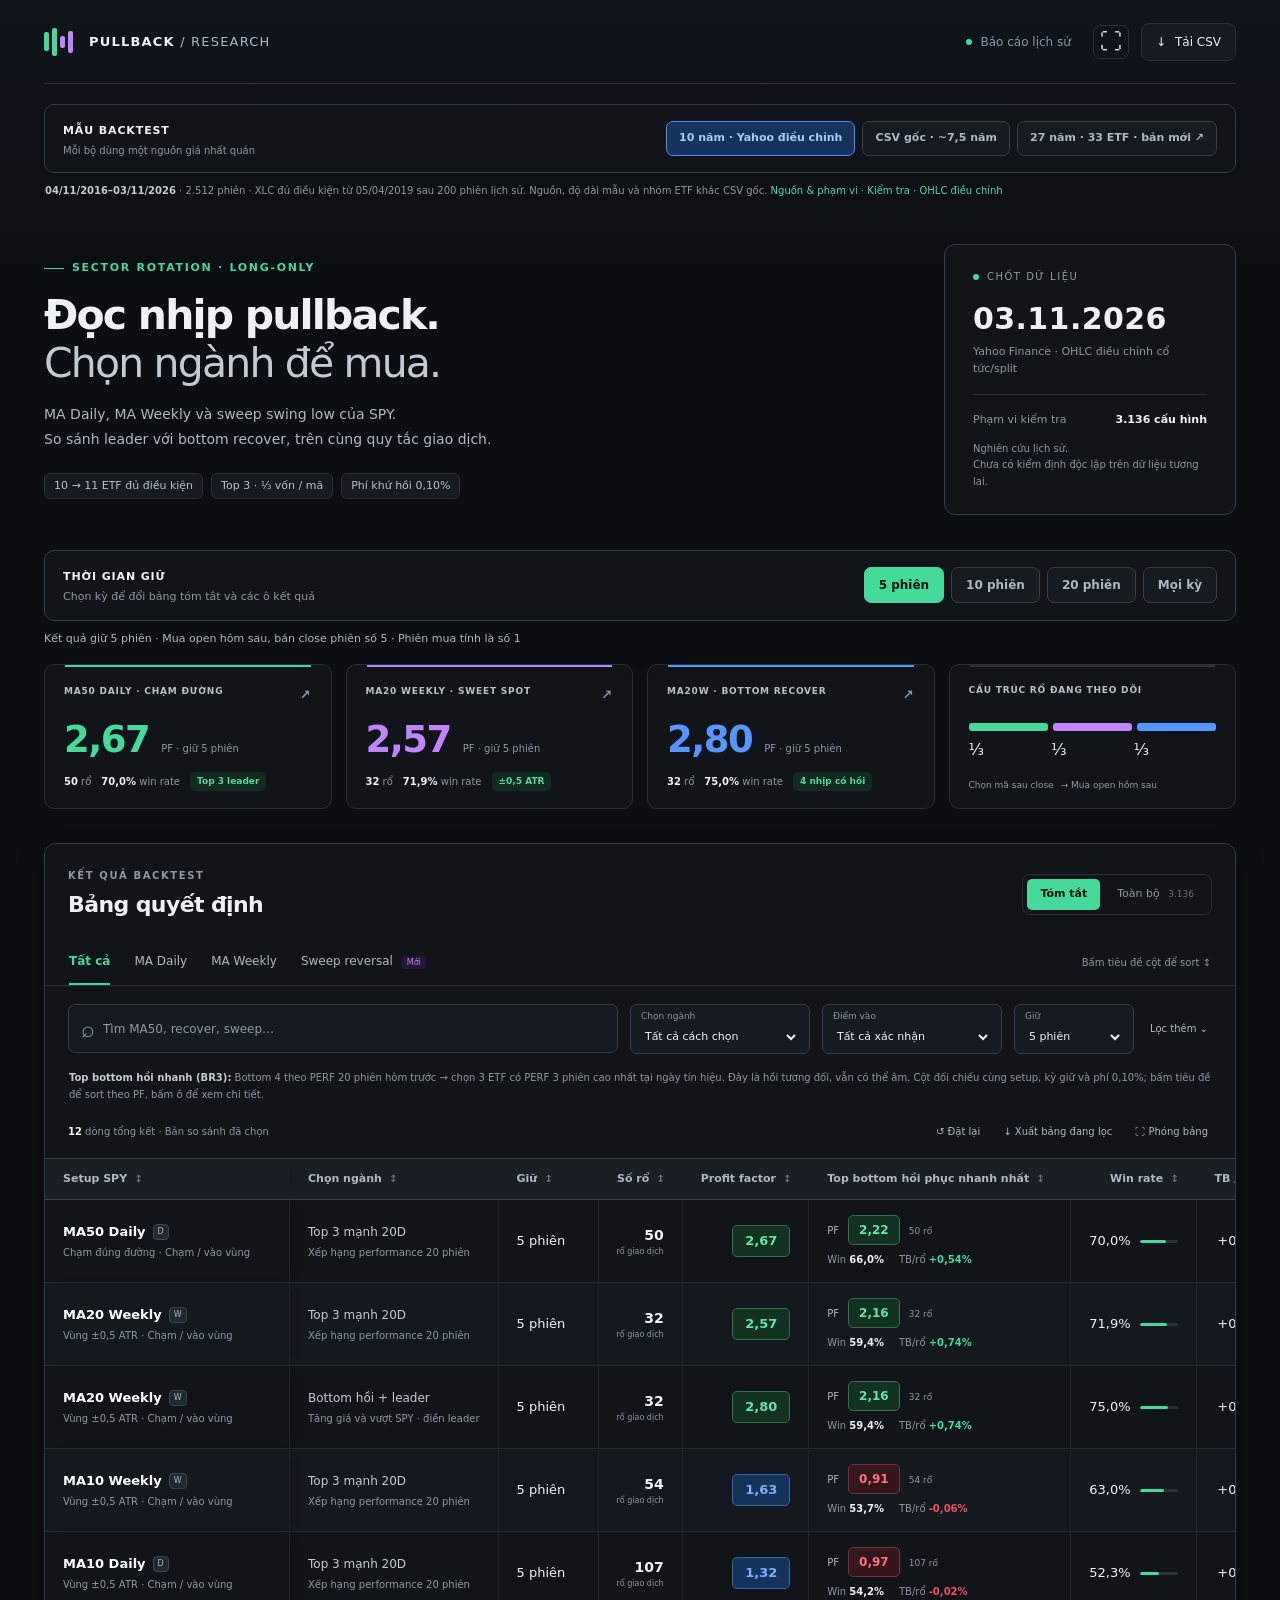
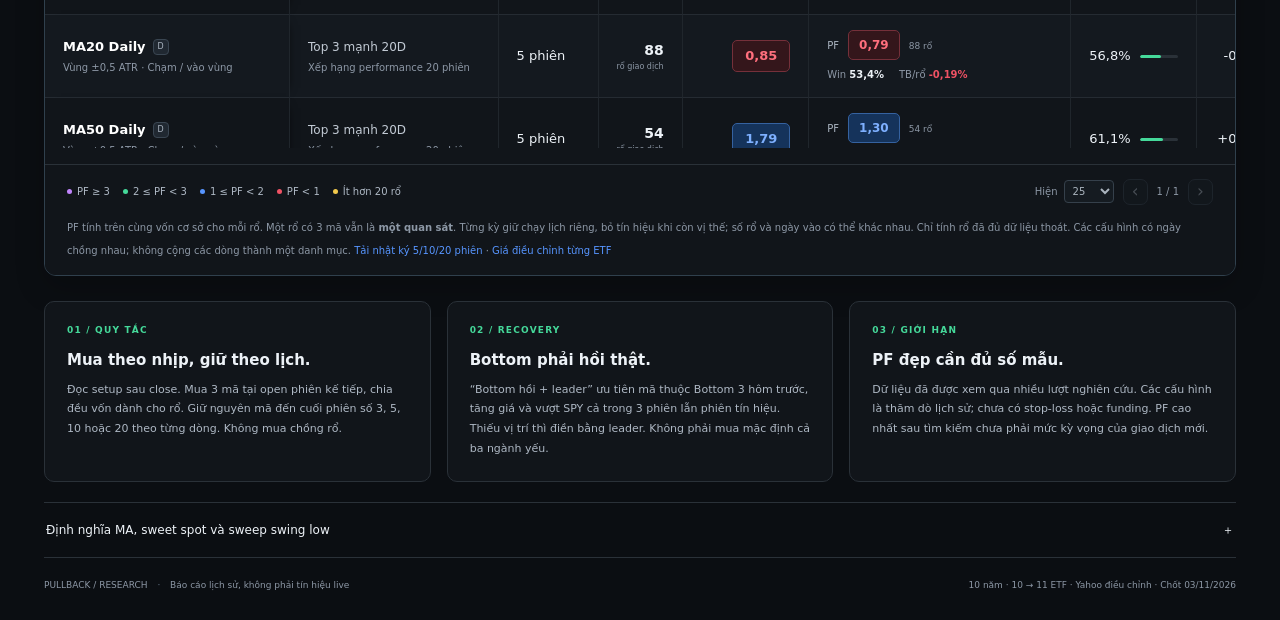
==== commit 8a45d656: "Add 1999–2026 SPY pullback report (11 sector + 22 sub-sector) with light/dark toggle Yahoo adjusted " ====
--- a/index.html
+++ b/index.html
@@ -18,7 +18,7 @@
   </header>
 
   <main>
-    <section class="sample-bar" aria-label="Chọn mẫu backtest"><div><b>MẪU BACKTEST</b><span>Mỗi bộ dùng một nguồn giá nhất quán</span></div><nav aria-label="Bộ dữ liệu"><a href="?sample=ten-year" data-sample="ten-year" class="active">10 năm · Yahoo điều chỉnh</a><a href="?sample=original" data-sample="original">CSV gốc · ~7,5 năm</a></nav></section>
+    <section class="sample-bar" aria-label="Chọn mẫu backtest"><div><b>MẪU BACKTEST</b><span>Mỗi bộ dùng một nguồn giá nhất quán</span></div><nav aria-label="Bộ dữ liệu"><a href="?sample=ten-year" data-sample="ten-year" class="active">10 năm · Yahoo điều chỉnh</a><a href="?sample=original" data-sample="original">CSV gốc · ~7,5 năm</a><a href="spy-pullback/">27 năm · 33 ETF · bản mới ↗</a></nav></section>
     <p class="sample-note" id="sample-note" role="status">Đang tải bộ dữ liệu…</p>
     <section class="hero" aria-labelledby="report-title">
       <div><div class="eyebrow"><span class="tiny-rule"></span> SECTOR ROTATION · LONG-ONLY</div><h1 id="report-title">Đọc nhịp pullback.<br><span>Chọn ngành để mua.</span></h1><p class="hero-description">MA Daily, MA Weekly và sweep swing low của SPY.<br>So sánh leader với bottom recover, trên cùng quy tắc giao dịch.</p><div class="hero-tags"><span>11 ETF ngành</span><span>Top 3 · ⅓ vốn / mã</span><span>Phí khứ hồi 0,10%</span></div></div>
